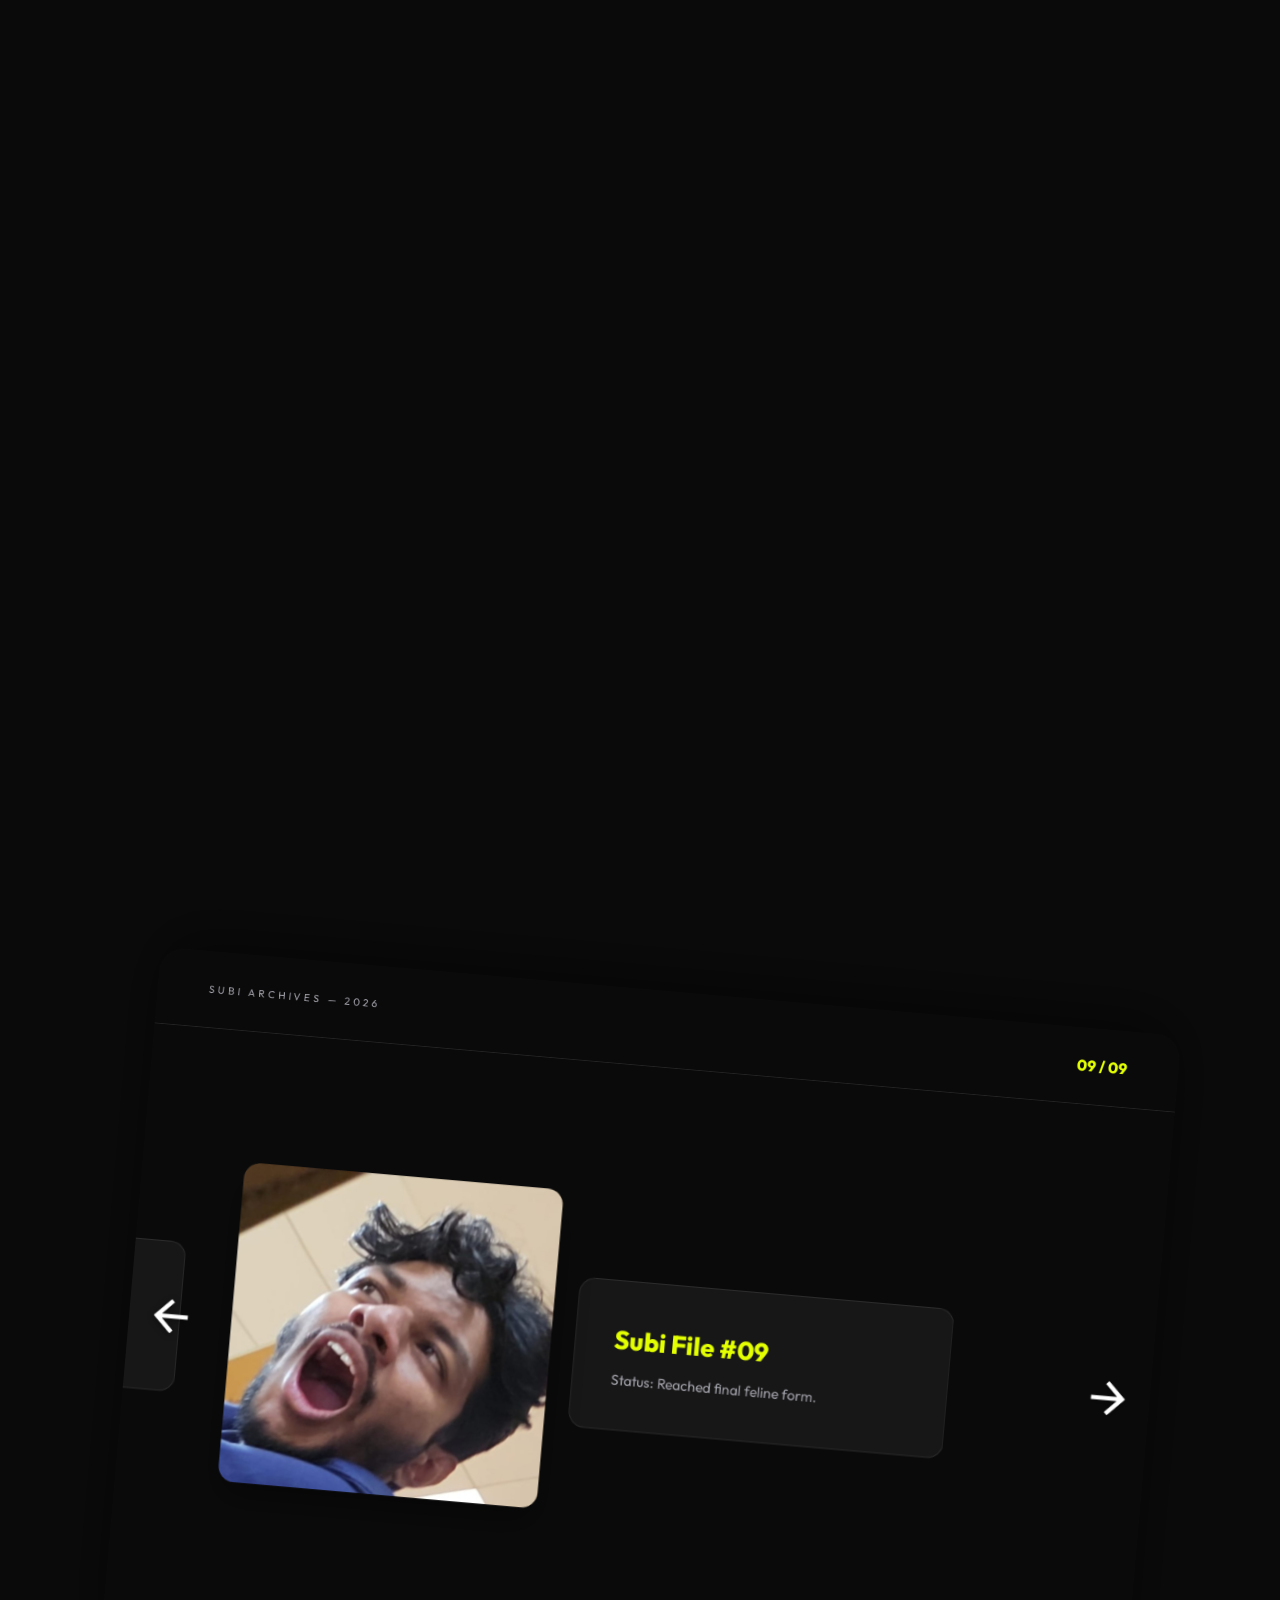
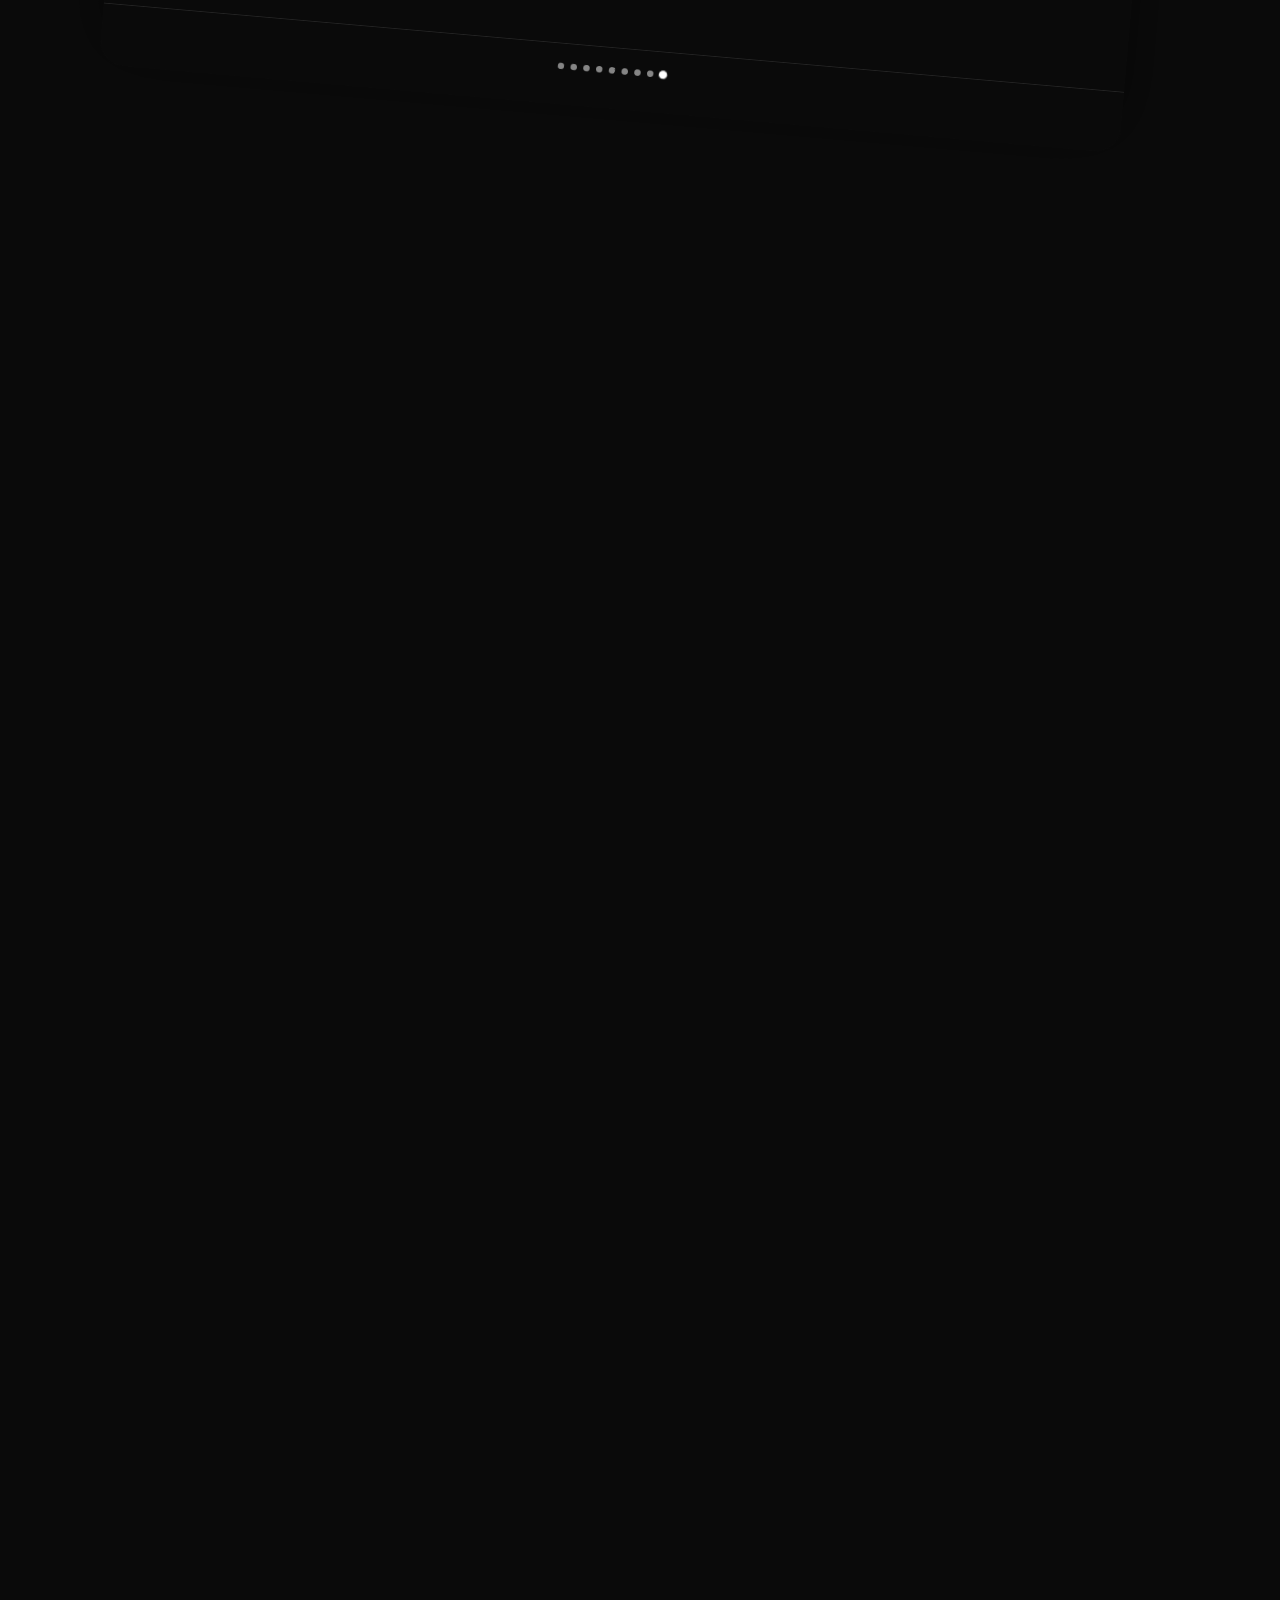
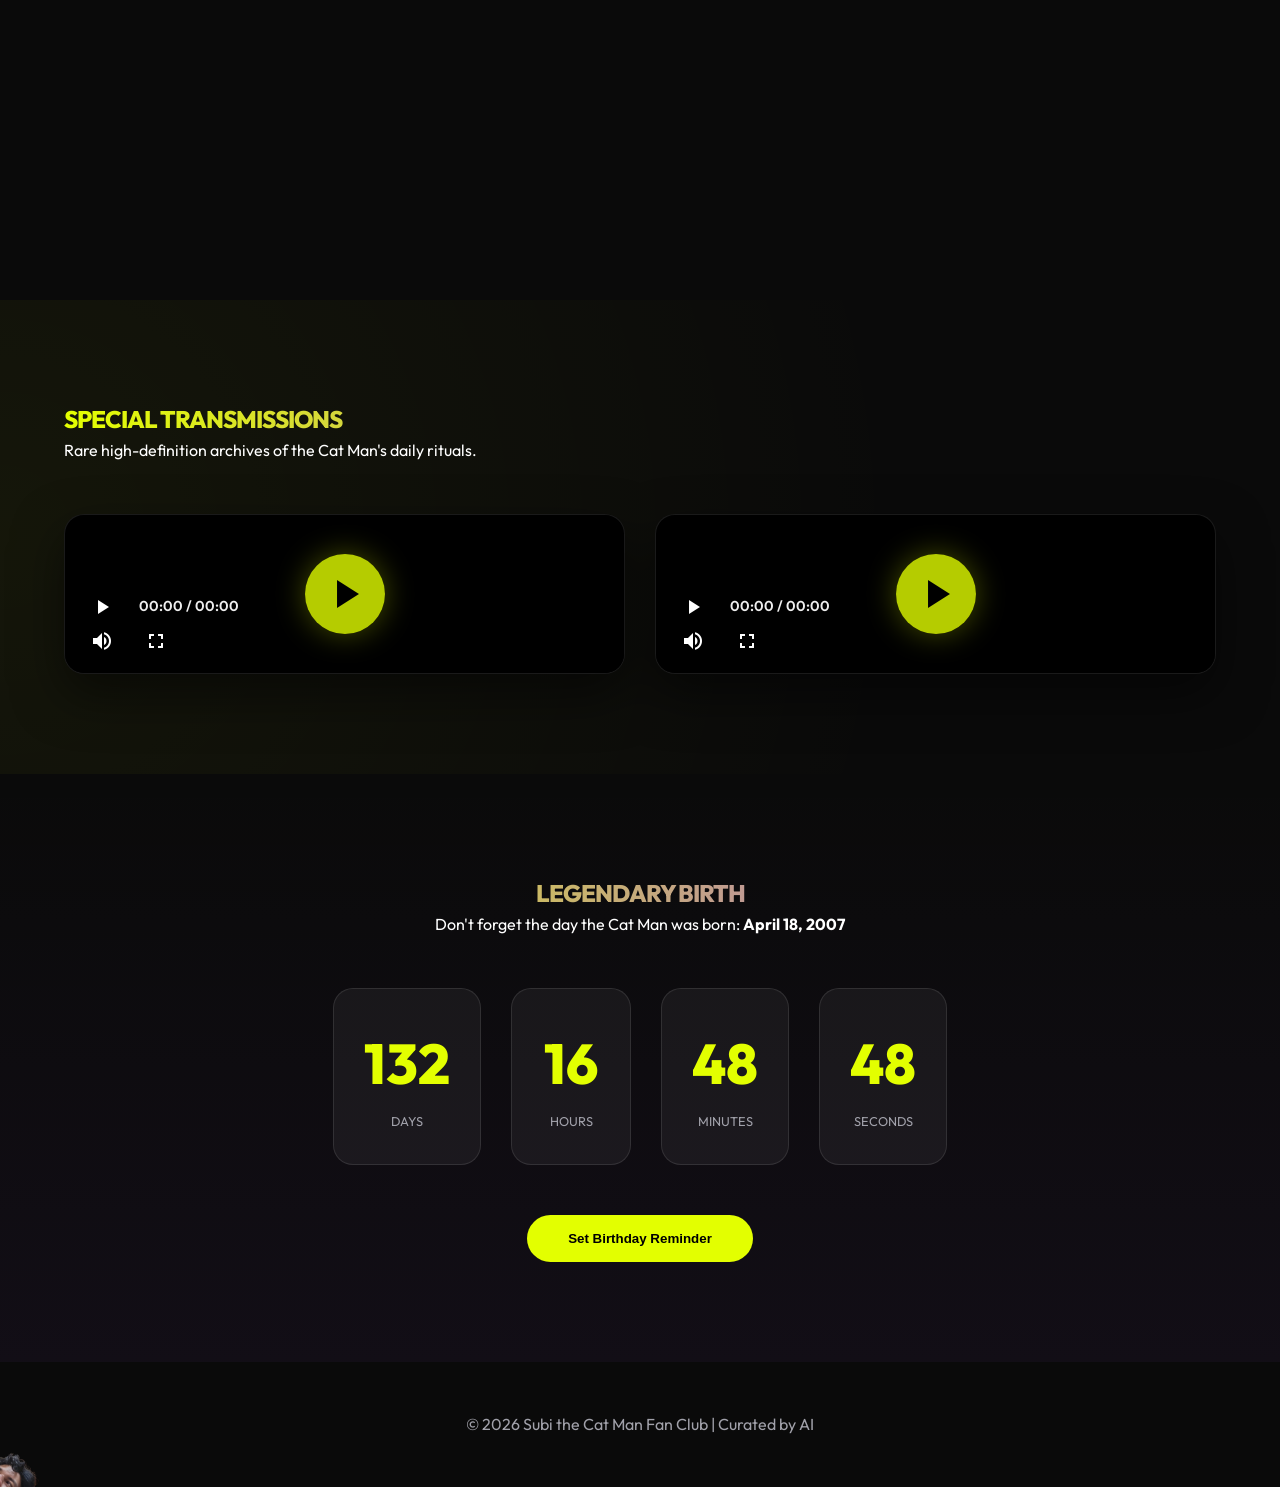
==== index.html @ 6d37b6ac "Initial One" ====
<!DOCTYPE html>
<html lang="en">

<head>
    <meta charset="UTF-8">
    <meta name="viewport" content="width=device-width, initial-scale=1.0">
    <title>SUBI | THE CAT MAN</title>
    <meta name="description"
        content="The ultimate roasting site for Subi the Cat Man. Explore the archives and set reminders for the legendary birthday.">
    <link href="https://fonts.googleapis.com/icon?family=Material+Icons" rel="stylesheet">
    <link rel="stylesheet" href="style.css">
</head>

<body>
    <div id="intro-overlay"></div>

    <nav>
        <a href="#" class="logo">CAT MAN</a>
        <div class="nav-links">
            <a href="#home">Home</a>
            <a href="#archives">Archives</a>
            <a href="#special-transmission">Rituals</a>
        </div>
    </nav>

    <section id="home" class="hero">
        <div class="hero-content">
            <h1 class="reveal active">SUBIKSHAN<br><span class="gradient-text">THE CAT MAN</span></h1>
            <p class="reveal active">Empowering the Feline Lair with Pure Chaos. Accelerate your cat-driven intelligence
                with the legendary Subi.</p>
        </div>
        <div class="hero-image-container reveal active">
            <div class="transformation-wrapper">
                <img src="3.jpeg" alt="Subi Base" class="base-img">
                <img src="5.jpeg" alt="Subi Transformed" class="transformed-img">
                <div class="hover-info">Hover for Transformation</div>
            </div>
        </div>
    </section>

    <section id="resources" class="resources-section">
        <div id="hs-trigger">
            <div class="hs-sticky">
                <div class="hs-top">
                    <span class="hs-top-lbl">Subi Archives — 2026</span>
                    <div class="hs-ctr">
                        <span id="cur-idx" class="cur">01</span> / 09
                    </div>
                </div>

                <div class="hs-viewport">
                    
                    <div class="hs-row gallery-hidden">
                        <!-- Image Cards -->
                        <div class="ind-card">
                            <div class="tc-avatar" onclick="openLightbox('1.jpeg')"><img src="1.jpeg" alt="Subi 1" onclick="openLightbox(this.getAttribute('src')); event.stopPropagation();"></div>
                            <div class="tc-card" onclick="roastMe(this)">
                                <div class="tc-name">Subi File #01</div>
                                <div class="tc-desc">Status: Extremely Feline. Click for AI Analysis.</div>
                                <div class="roast-overlay"><p class="roast-text"></p></div>
                            </div>
                        </div>
                        <div class="ind-card">
                            <div class="tc-avatar" onclick="openLightbox('2.jpeg')"><img src="2.jpeg" alt="Subi 2" onclick="openLightbox(this.getAttribute('src')); event.stopPropagation();"></div>
                            <div class="tc-card" onclick="roastMe(this)">
                                <div class="tc-name">Subi File #02</div>
                                <div class="tc-desc">Status: Assessing high ground potential.</div>
                                <div class="roast-overlay"><p class="roast-text"></p></div>
                            </div>
                        </div>
                        <div class="ind-card">
                            <div class="tc-avatar" onclick="openLightbox('3.jpeg')"><img src="3.jpeg" alt="Subi 3" onclick="openLightbox(this.getAttribute('src')); event.stopPropagation();"></div>
                            <div class="tc-card" onclick="roastMe(this)">
                                <div class="tc-name">Subi File #03</div>
                                <div class="tc-desc">Status: Mastery of the side-eye.</div>
                                <div class="roast-overlay"><p class="roast-text"></p></div>
                            </div>
                        </div>
                        <div class="ind-card">
                            <div class="tc-avatar" onclick="openLightbox('4.jpeg')"><img src="4.jpeg" alt="Subi 4" onclick="openLightbox(this.getAttribute('src')); event.stopPropagation();"></div>
                            <div class="tc-card" onclick="roastMe(this)">
                                <div class="tc-name">Subi File #04</div>
                                <div class="tc-desc">Status: Nap mode engaged.</div>
                                <div class="roast-overlay"><p class="roast-text"></p></div>
                            </div>
                        </div>
                        <div class="ind-card">
                            <div class="tc-avatar" onclick="openLightbox('5.jpeg')"><img src="5.jpeg" alt="Subi 5" onclick="openLightbox(this.getAttribute('src')); event.stopPropagation();"></div>
                            <div class="tc-card" onclick="roastMe(this)">
                                <div class="tc-name">Subi File #05</div>
                                <div class="tc-desc">Status: Analyzing catnip availability.</div>
                                <div class="roast-overlay"><p class="roast-text"></p></div>
                            </div>
                        </div>
                        <div class="ind-card">
                            <div class="tc-avatar" onclick="openLightbox('6.jpeg')"><img src="6.jpeg" alt="Subi 6" onclick="openLightbox(this.getAttribute('src')); event.stopPropagation();"></div>
                            <div class="tc-card" onclick="roastMe(this)">
                                <div class="tc-name">Subi File #06</div>
                                <div class="tc-desc">Status: Infiltrating the kitchen.</div>
                                <div class="roast-overlay"><p class="roast-text"></p></div>
                            </div>
                        </div>
                        <div class="ind-card">
                            <div class="tc-avatar" onclick="openLightbox('7.jpeg')"><img src="7.jpeg" alt="Subi 7" onclick="openLightbox(this.getAttribute('src')); event.stopPropagation();"></div>
                            <div class="tc-card" onclick="roastMe(this)">
                                <div class="tc-name">Subi File #07</div>
                                <div class="tc-desc">Status: Supreme commander of the sofa.</div>
                                <div class="roast-overlay"><p class="roast-text"></p></div>
                            </div>
                        </div>
                        <div class="ind-card">
                            <div class="tc-avatar" onclick="openLightbox('8.jpeg')"><img src="8.jpeg" alt="Subi 8" onclick="openLightbox(this.getAttribute('src')); event.stopPropagation();"></div>
                            <div class="tc-card" onclick="roastMe(this)">
                                <div class="tc-name">Subi File #08</div>
                                <div class="tc-desc">Status: Calculating jump trajectory.</div>
                                <div class="roast-overlay"><p class="roast-text"></p></div>
                            </div>
                        </div>
                        <div class="ind-card">
                            <div class="tc-avatar" onclick="openLightbox('9.jpeg')"><img src="9.jpeg" alt="Subi 9" onclick="openLightbox(this.getAttribute('src')); event.stopPropagation();"></div>
                            <div class="tc-card" onclick="roastMe(this)">
                                <div class="tc-name">Subi File #09</div>
                                <div class="tc-desc">Status: Reached final feline form.</div>
                                <div class="roast-overlay"><p class="roast-text"></p></div>
                            </div>
                        </div>
                    </div>

                    <div class="scroll-arrows">
                        <div class="arrow left-arrow"><i class="material-icons">arrow_back</i></div>
                        <div class="arrow right-arrow"><i class="material-icons">arrow_forward</i></div>
                    </div>
                </div>

                <div class="hs-bottom">
                    <div class="pagination-dots" id="gallery-dots">
                        <!-- Dots will be generated via JS -->
                    </div>
                </div>
            </div>
        </div>
    </section>

    <section id="special-transmission" class="special-section">
        <div class="reveal">
            <h2 class="gradient-text">Special Transmissions</h2>
            <p>Rare high-definition archives of the Cat Man's daily rituals.</p>
        </div>
        
        <div class="dual-video-container">
            <!-- Player 1 -->
            <div class="custom-player reveal">
                <div class="video-wrapper">
                    <video class="main-video" src="video1.mp4" playsinline preload="auto"></video>
                    <div class="video-click-capture"></div>
                    <button class="play-centered"><i class="material-icons">play_arrow</i></button>
                    <div class="player-controls">
                        <div class="progress-area">
                            <div class="progress-bar"><span></span></div>
                        </div>
                        <ul class="controls-list">
                            <li class="left-controls">
                                <button class="play-pause"><i class="material-icons">play_arrow</i></button>
                                <div class="timer">
                                    <span class="current">00:00</span> / <span class="duration">00:00</span>
                                </div>
                            </li>
                            <li class="right-controls">
                                <button class="volume"><i class="material-icons">volume_up</i></button>
                                <button class="fullscreen"><i class="material-icons">fullscreen</i></button>
                            </li>
                        </ul>
                    </div>
                </div>
            </div>

            <!-- Player 2 -->
            <div class="custom-player reveal">
                <div class="video-wrapper">
                    <video class="main-video" src="video2.mp4" playsinline preload="auto"></video>
                    <div class="video-click-capture"></div>
                    <button class="play-centered"><i class="material-icons">play_arrow</i></button>
                    <div class="player-controls">
                        <div class="progress-area">
                            <div class="progress-bar"><span></span></div>
                        </div>
                        <ul class="controls-list">
                            <li class="left-controls">
                                <button class="play-pause"><i class="material-icons">play_arrow</i></button>
                                <div class="timer">
                                    <span class="current">00:00</span> / <span class="duration">00:00</span>
                                </div>
                            </li>
                            <li class="right-controls">
                                <button class="volume"><i class="material-icons">volume_up</i></button>
                                <button class="fullscreen"><i class="material-icons">fullscreen</i></button>
                            </li>
                        </ul>
                    </div>
                </div>
            </div>
        </div>
    </section>

    <section id="birthday" class="birthday-section">
        <div class="reveal">
            <h2 class="gradient-text">Legendary Birth</h2>
            <p>Don't forget the day the Cat Man was born: <strong>April 18, 2007</strong></p>
        </div>

        <div class="countdown-container reveal">
            <div class="countdown-item">
                <span id="days">00</span>
                <label>Days</label>
            </div>
            <div class="countdown-item">
                <span id="hours">00</span>
                <label>Hours</label>
            </div>
            <div class="countdown-item">
                <span id="minutes">00</span>
                <label>Minutes</label>
            </div>
            <div class="countdown-item">
                <span id="seconds">00</span>
                <label>Seconds</label>
            </div>
        </div>

        <button class="btn btn-primary reveal" onclick="setReminder()">Set Birthday Reminder</button>
    </section>

    <footer style="padding: 50px; text-align: center; color: var(--text-secondary);">
        <p>&copy; 2026 Subi the Cat Man Fan Club | Curated by AI</p>
    </footer>

    <!-- Lightbox Modal -->
    <div id="lightbox" class="lightbox">
        <span class="close-lightbox"><i class="material-icons">close</i></span>
        <div class="lightbox-content">
            <img id="lightbox-img" src="" alt="Expanded View">
            <div class="lightbox-controls">
                <a id="download-link" href="" download target="_blank" class="btn btn-primary">
                    <i class="material-icons">download</i> Download Archive
                </a>
            </div>
        </div>
    </div>

    <div id="custom-cursor"></div>
    <script src="script.js"></script>
</body>

</html>
---- style.css ----
@import url('https://fonts.googleapis.com/css2?family=Outfit:wght@300;400;600;800&display=swap');

:root {
    --bg-color: #0a0a0a;
    --accent-yellow: #e3ff00;
    --accent-purple: #a855f7;
    --text-primary: #ffffff;
    --text-secondary: #a1a1aa;
    --glass-bg: rgba(255, 255, 255, 0.05);
    --glass-border: rgba(255, 255, 255, 0.1);
    --transition: all 0.4s cubic-bezier(0.23, 1, 0.32, 1);
}

* {
    margin: 0;
    padding: 0;
    box-sizing: border-box;
}

#custom-cursor {
    position: fixed;
    width: 80px;
    height: 80px;
    background-image: url('9-removebg-preview.png');
    background-size: contain;
    background-repeat: no-repeat;
    pointer-events: none !important;
    user-select: none !important;
    -webkit-user-drag: none !important;
    z-index: 999999; /* Higher than lightbox to be visible */
    transform: translate(-50%, -50%);
    transition: transform 0.1s ease-out;
}

#intro-overlay {
    position: fixed;
    inset: 0;
    z-index: 10000;
    background: var(--bg-color);
    pointer-events: none !important;
    overflow: hidden;
    transition: opacity 1s ease-in-out;
}

.falling-cat {
    position: absolute;
    width: 150px;
    height: 150px;
    background-size: contain;
    background-repeat: no-repeat;
    z-index: 10001;
    filter: drop-shadow(0 0 20px rgba(168, 85, 247, 0.5));
}

@keyframes fall {
    0% {
        transform: translateY(-200px) rotate(0deg) scale(0.5);
        opacity: 0;
    }
    10% {
        opacity: 1;
    }
    90% {
        opacity: 1;
    }
    100% {
        transform: translateY(110vh) rotate(360deg) scale(1.2);
        opacity: 0;
    }
}

body {
    font-family: 'Outfit', sans-serif;
    background-color: var(--bg-color);
    color: var(--text-primary);
    overflow-x: hidden;
    scroll-behavior: smooth;
    line-height: 1.6;
    cursor: none; /* Hide default cursor here */
}

/* Custom Scrollbar */
::-webkit-scrollbar {
    width: 8px;
}

::-webkit-scrollbar-track {
    background: var(--bg-color);
}

::-webkit-scrollbar-thumb {
    background: var(--accent-purple);
    border-radius: 10px;
}

/* Typography Helpers */
h1, h2, h3 {
    font-weight: 800;
    text-transform: uppercase;
    letter-spacing: -1px;
}

.gradient-text {
    background: linear-gradient(90deg, var(--accent-yellow), var(--accent-purple));
    -webkit-background-clip: text;
    -webkit-text-fill-color: transparent;
}

/* Hero Section */
.hero {
    display: grid;
    grid-template-columns: 1.2fr 1fr;
    align-items: center;
    gap: 80px;
    text-align: left;
    background: radial-gradient(circle at 70%, rgba(168, 85, 247, 0.15) 0%, transparent 70%);
    height: 100vh;
    position: sticky;
    top: 0;
    z-index: 1;
    transform-origin: center center;
    will-change: transform, opacity;
    padding: 0 10%; /* Increased padding for better centering */
}

/* Navigation */
nav {
    position: fixed;
    top: 20px;
    left: 50%;
    transform: translateX(-50%);
    width: 90%;
    max-width: 600px;
    padding: 15px 30px;
    background: var(--glass-bg);
    backdrop-filter: blur(15px);
    border: 1px solid var(--glass-border);
    border-radius: 50px;
    display: flex;
    justify-content: space-between;
    align-items: center;
    z-index: 1000;
    box-shadow: 0 10px 30px rgba(0,0,0,0.5);
}

nav .logo {
    font-weight: 800;
    font-size: 1.2rem;
    color: var(--accent-yellow);
    text-decoration: none;
}

nav .nav-links {
    display: flex;
    gap: 30px;
}

nav .nav-links a {
    color: var(--text-secondary);
    text-decoration: none;
    font-weight: 600;
    font-size: 0.9rem;
    transition: var(--transition);
}

nav .nav-links a:hover {
    color: var(--text-primary);
    text-shadow: 0 0 10px var(--accent-purple);
}

/* Hero Section */
.hero {
    display: grid;
    grid-template-columns: 1fr 1fr;
    align-items: center;
    gap: 50px;
    text-align: left;
    background: radial-gradient(circle at 70%, rgba(168, 85, 247, 0.15) 0%, transparent 70%);
}

.hero-content {
    max-width: 600px;
}

.hero h1 {
    font-size: clamp(2.5rem, 6vw, 5rem);
    margin-bottom: 20px;
    line-height: 1;
}

.hero p {
    font-size: 1.1rem;
    color: var(--text-secondary);
    margin-bottom: 40px;
}

.hero-btns {
    display: flex;
    gap: 20px;
}

/* Transformation Image */
.hero-image-container {
    perspective: 1000px;
}

.transformation-wrapper {
    position: relative;
    width: 100%;
    max-width: 500px;
    aspect-ratio: 1/1.2;
    border-radius: 30px;
    overflow: hidden;
    box-shadow: 0 30px 60px rgba(0,0,0,0.5);
    border: 1px solid var(--glass-border);
}

.transformation-wrapper img {
    position: absolute;
    inset: 0;
    width: 100%;
    height: 100%;
    object-fit: cover;
    transition: opacity 0.8s cubic-bezier(0.4, 0, 0.2, 1), transform 0.8s cubic-bezier(0.4, 0, 0.2, 1);
}

.transformed-img {
    opacity: 0;
    transform: scale(1.1) rotate(5deg);
}

.transformation-wrapper:hover .base-img {
    opacity: 0;
    transform: scale(0.9) rotate(-5deg);
}

.transformation-wrapper:hover .transformed-img {
    opacity: 1;
    transform: scale(1) rotate(0deg);
}

.hover-info {
    position: absolute;
    bottom: 30px;
    left: 50%;
    transform: translateX(-50%);
    background: rgba(0,0,0,0.7);
    backdrop-filter: blur(10px);
    padding: 12px 25px;
    border-radius: 50px;
    font-size: 0.85rem;
    font-weight: 700;
    color: var(--accent-yellow);
    z-index: 10;
    pointer-events: none;
    text-transform: uppercase;
    letter-spacing: 2px;
    white-space: nowrap; /* Prevent wrapping */
    border: 1px solid var(--glass-border);
}

.btn {
    padding: 15px 40px;
    border-radius: 50px;
    font-weight: 600;
    text-decoration: none;
    transition: var(--transition);
    border: 1px solid transparent;
    display: inline-block;
    color: var(--text-primary); /* Explicitly set color */
}

.btn-secondary {
    border-color: var(--glass-border);
    background: var(--glass-bg);
}

.btn-secondary:hover {
    background: var(--glass-border);
    border-color: var(--accent-purple);
}

.btn-primary {
    background: var(--accent-yellow);
    color: black;
}

.btn-primary:hover {
    box-shadow: 0 0 30px rgba(227, 255, 0, 0.4);
    transform: translateY(-5px);
}

/* Horizontal Scroll Section (Adapted from Sample) */
#hs-trigger {
    position: relative;
    height: 100%; /* Fills the dynamic height of #resources */
}

.hs-sticky {
    position: sticky;
    top: 0;
    height: 100vh;
    display: flex;
    flex-direction: column;
    overflow: hidden;
    background: var(--bg-color);
    transform-origin: center center;
    will-change: transform, border-radius;
    transform: scale(0.8) rotateZ(5deg);
    border-radius: 30px;
    box-shadow: 0 -20px 80px rgba(0, 0, 0, 0.5);
    z-index: 2;
}

.hs-top {
    flex-shrink: 0;
    padding: 2rem 5vw;
    display: flex;
    align-items: center;
    justify-content: space-between;
    border-bottom: 1px solid var(--glass-border);
}

.hs-top-lbl {
    font-size: 0.8rem;
    letter-spacing: 0.3em;
    text-transform: uppercase;
    color: var(--text-secondary);
}

.hs-ctr {
    font-weight: 800;
    font-size: 1.2rem;
    color: var(--accent-yellow);
}

.hs-viewport {
    flex: 1;
    overflow: hidden;
    display: flex;
    align-items: center;
    position: relative;
}

/* Gallery warning removed to prevent empty scrolling sections */
.hs-row {
    display: flex;
    align-items: center;
    padding: 0 10vw;
    will-change: transform;
    opacity: 1;
    transform: translateY(0);
}

/* .gallery-visible removed */

.scroll-arrows {
    position: absolute;
    top: 50%;
    left: 0;
    right: 0;
    display: flex;
    justify-content: space-between;
    padding: 0 20px;
    transform: translateY(-50%);
    pointer-events: none;
    z-index: 10;
    opacity: 1; /* Always visible */
    transition: var(--transition);
}

.scroll-arrows .arrow {
    pointer-events: auto; /* Enable clicking */
    cursor: pointer;
}

.arrow {
    background: transparent;
    border: none;
    display: flex;
    align-items: center;
    justify-content: center;
    color: #fff;
    filter: drop-shadow(0 2px 4px rgba(0,0,0,0.5));
    transition: transform 0.2s ease;
}

.arrow:hover {
    transform: scale(1.2);
}

.arrow i {
    font-size: 4rem;
    font-weight: 300;
}

.pagination-dots {
    display: flex;
    gap: 8px;
    align-items: center;
    justify-content: center;
    margin-bottom: 20px;
}

.pagination-dots .dot {
    width: 8px;
    height: 8px;
    background: rgba(255, 255, 255, 0.5);
    border-radius: 50%;
    transition: all 0.3s ease;
}

.pagination-dots .dot.active {
    background: #fff;
    transform: scale(1.3);
}

.ind-card {
    flex-shrink: 0;
    width: 80vw;
    max-width: 900px;
    margin-right: 5vw;
    display: flex;
    align-items: center;
    gap: 30px;
    opacity: 0.3;
    transform: scale(0.85);
    transition: all 0.6s ease;
}

.ind-card.active {
    opacity: 1;
    transform: scale(1);
}

.tc-avatar {
    position: relative;
    z-index: 50;
    width: 400px;
    height: 400px;
    border-radius: 20px;
    overflow: hidden;
    flex-shrink: 0;
    box-shadow: 0 20px 40px rgba(0,0,0,0.4);
    cursor: zoom-in !important;
    pointer-events: auto !important;
}

.tc-avatar img {
    width: 100%;
    height: 100%;
    object-fit: cover;
}

.tc-card {
    background: var(--glass-bg);
    border: 1px solid var(--glass-border);
    border-radius: 20px;
    padding: 3rem;
    flex: 1;
    position: relative;
    cursor: pointer;
}

.tc-name {
    font-size: 2rem;
    font-weight: 800;
    color: var(--accent-yellow);
    margin-bottom: 10px;
}

.tc-desc {
    color: var(--text-secondary);
    font-size: 1.1rem;
}

.hs-bottom {
    flex-shrink: 0;
    padding: 1.5rem 5vw;
    display: flex;
    align-items: center;
    justify-content: center;
    gap: 20px;
    border-top: 1px solid var(--glass-border);
}

.hs-hint-line {
    width: 50px;
    height: 1px;
    background: linear-gradient(90deg, transparent, var(--accent-purple), transparent);
}

.hs-hint-txt {
    font-size: 0.7rem;
    letter-spacing: 0.2em;
    text-transform: uppercase;
    color: var(--text-secondary);
}

/* Special Transmission Section */
.special-section {
    padding: 100px 5%;
    background: radial-gradient(circle at left, rgba(227, 255, 0, 0.05) 0%, transparent 70%);
}

.dual-video-container {
    display: grid;
    grid-template-columns: 1fr 1fr;
    gap: 30px;
    max-width: 1200px;
    margin: 50px auto 0;
}

.custom-player {
    position: relative;
    border-radius: 20px;
    overflow: hidden;
    background: #000;
    box-shadow: 0 20px 50px rgba(0,0,0,0.5);
    border: 1px solid var(--glass-border);
    z-index: 100; /* Ensure it's above everything else */
}

.video-wrapper {
    position: relative;
    width: 100%;
    pointer-events: auto !important;
}

.video-click-capture {
    position: absolute;
    top: 0;
    left: 0;
    width: 100%;
    height: calc(100% - 60px); /* Leave room for controls at bottom */
    z-index: 4;
    cursor: pointer;
}

.play-centered {
    position: absolute;
    top: 50%;
    left: 50%;
    transform: translate(-50%, -50%);
    width: 80px;
    height: 80px;
    background: rgba(227, 255, 0, 0.8);
    border: none;
    border-radius: 50%;
    color: #000;
    display: flex;
    align-items: center;
    justify-content: center;
    cursor: pointer;
    z-index: 6;
    transition: var(--transition);
    box-shadow: 0 0 30px rgba(227, 255, 0, 0.3);
}

.play-centered i {
    font-size: 3rem;
}

.play-centered:hover {
    background: var(--accent-yellow);
    transform: translate(-50%, -50%) scale(1.1);
}

.custom-player.playing .play-centered {
    opacity: 0;
    pointer-events: none;
}

.player-controls {
    position: absolute;
    bottom: 0;
    left: 0;
    right: 0;
    background: linear-gradient(transparent, rgba(0,0,0,0.9));
    padding: 15px 20px;
    opacity: 0;
    transition: var(--transition);
    z-index: 5;
    display: flex;
    flex-direction: column;
}

.custom-player:hover .player-controls,
.custom-player.paused .player-controls {
    opacity: 1;
}

.controls-list button {
    background: none;
    border: none;
    color: #fff;
    font-family: 'Material Icons';
    font-size: 1.8rem;
    cursor: pointer !important;
    pointer-events: auto !important;
    padding: 5px;
    transition: var(--transition);
    display: flex;
    align-items: center;
}

.controls-list button:hover {
    color: var(--accent-yellow);
    transform: scale(1.1);
}

.left-controls, .right-controls {
    display: flex;
    align-items: center;
    gap: 20px;
}

.timer {
    font-size: 0.9rem;
    color: #eee;
    font-family: 'Outfit', sans-serif;
    font-weight: 600;
}

/* Birthday Reminder */
.birthday-section {
    padding: 100px 5%;
    text-align: center;
    background: linear-gradient(180deg, transparent, rgba(168, 85, 247, 0.05));
}

.countdown-container {
    display: flex;
    justify-content: center;
    gap: 30px;
    margin: 50px 0;
}

.countdown-item {
    background: var(--glass-bg);
    padding: 30px;
    border-radius: 20px;
    min-width: 120px;
    border: 1px solid var(--glass-border);
}

.countdown-item span {
    display: block;
    font-size: 3.5rem;
    font-weight: 800;
    color: var(--accent-yellow);
}

.countdown-item label {
    font-size: 0.8rem;
    text-transform: uppercase;
    color: var(--text-secondary);
}

/* Animations */
.reveal {
    opacity: 0;
    transform: translateY(30px);
    transition: all 0.8s ease-out;
}

.reveal.active {
    opacity: 1;
    transform: translateY(0);
}

/* Responsive */
@media (max-width: 768px) {
    * {
        cursor: auto !important;
    }
    
    #custom-cursor {
        display: none;
    }

    section {
        padding: 80px 20px;
    }

    #resources {
        /* Keep 1000vh height to preserve scroll-jacking */
    }

    .hs-sticky {
        overflow: hidden;
    }

    .hs-row {
        padding: 0 5vw;
    }

    #gallery-warning {
        padding: 20px;
    }

    nav {
        width: 95%;
        padding: 10px 20px;
        top: 10px;
    }

    .hero {
        grid-template-columns: 1fr;
        text-align: center;
        padding-top: 120px;
        gap: 30px;
    }

    .hero h1 {
        font-size: 2.5rem;
    }

    #gallery-warning h3 {
        font-size: 1.8rem;
    }

    .warning-box {
        padding: 40px 20px;
    }

    .scroll-arrows {
        padding: 0 10px;
    }

    .arrow {
        width: 45px;
        height: 45px;
    }

    .arrow i {
        font-size: 1.8rem;
    }

    .ind-card {
        flex-direction: column;
        width: 85vw;
        gap: 15px;
        align-items: center;
        text-align: center;
        background: rgba(255, 255, 255, 0.02);
        padding: 20px;
        border-radius: 30px;
        border: 1px solid var(--glass-border);
    }

    .tc-avatar {
        width: 100%;
        max-width: 320px;
        height: auto;
        aspect-ratio: 1/1;
        border-radius: 20px;
    }

    .tc-card {
        padding: 1.5rem;
        width: 100%;
        background: none;
        border: none;
    }

    .tc-name {
        font-size: 1.5rem;
    }

    .dual-video-container {
        grid-template-columns: 1fr;
    }

    .countdown-container {
        flex-wrap: wrap;
        gap: 15px;
    }

    .countdown-item {
        min-width: calc(50% - 15px);
        padding: 15px;
    }
}

/* Lightbox Styling */
.lightbox {
    position: fixed;
    inset: 0;
    background: rgba(0,0,0,0.98);
    backdrop-filter: blur(30px);
    z-index: 999999; /* Highest priority */
    display: none; /* Hide entirely from rendering tree when inactive */
    flex-direction: column;
    align-items: center;
    justify-content: center;
    overflow-y: auto;
    padding: 20px;
}

.lightbox.active {
    display: flex;
}

.close-lightbox {
    position: absolute;
    top: 30px;
    right: 30px;
    color: #fff;
    cursor: pointer;
    z-index: 20001;
}

.close-lightbox i {
    font-size: 3rem;
}

.lightbox-content {
    width: 100%;
    max-width: 900px;
    display: flex;
    flex-direction: column;
    gap: 20px;
    align-items: center;
    margin-top: 50px; /* Space for close button */
}

.lightbox-content img {
    max-width: 100%;
    max-height: 60vh; /* Reduced to ensure button fits */
    border-radius: 20px;
    box-shadow: 0 0 50px rgba(0,0,0,0.5);
    object-fit: contain;
}

.lightbox-controls {
    display: flex;
    justify-content: center;
    width: 100%;
    padding-bottom: 20px;
}
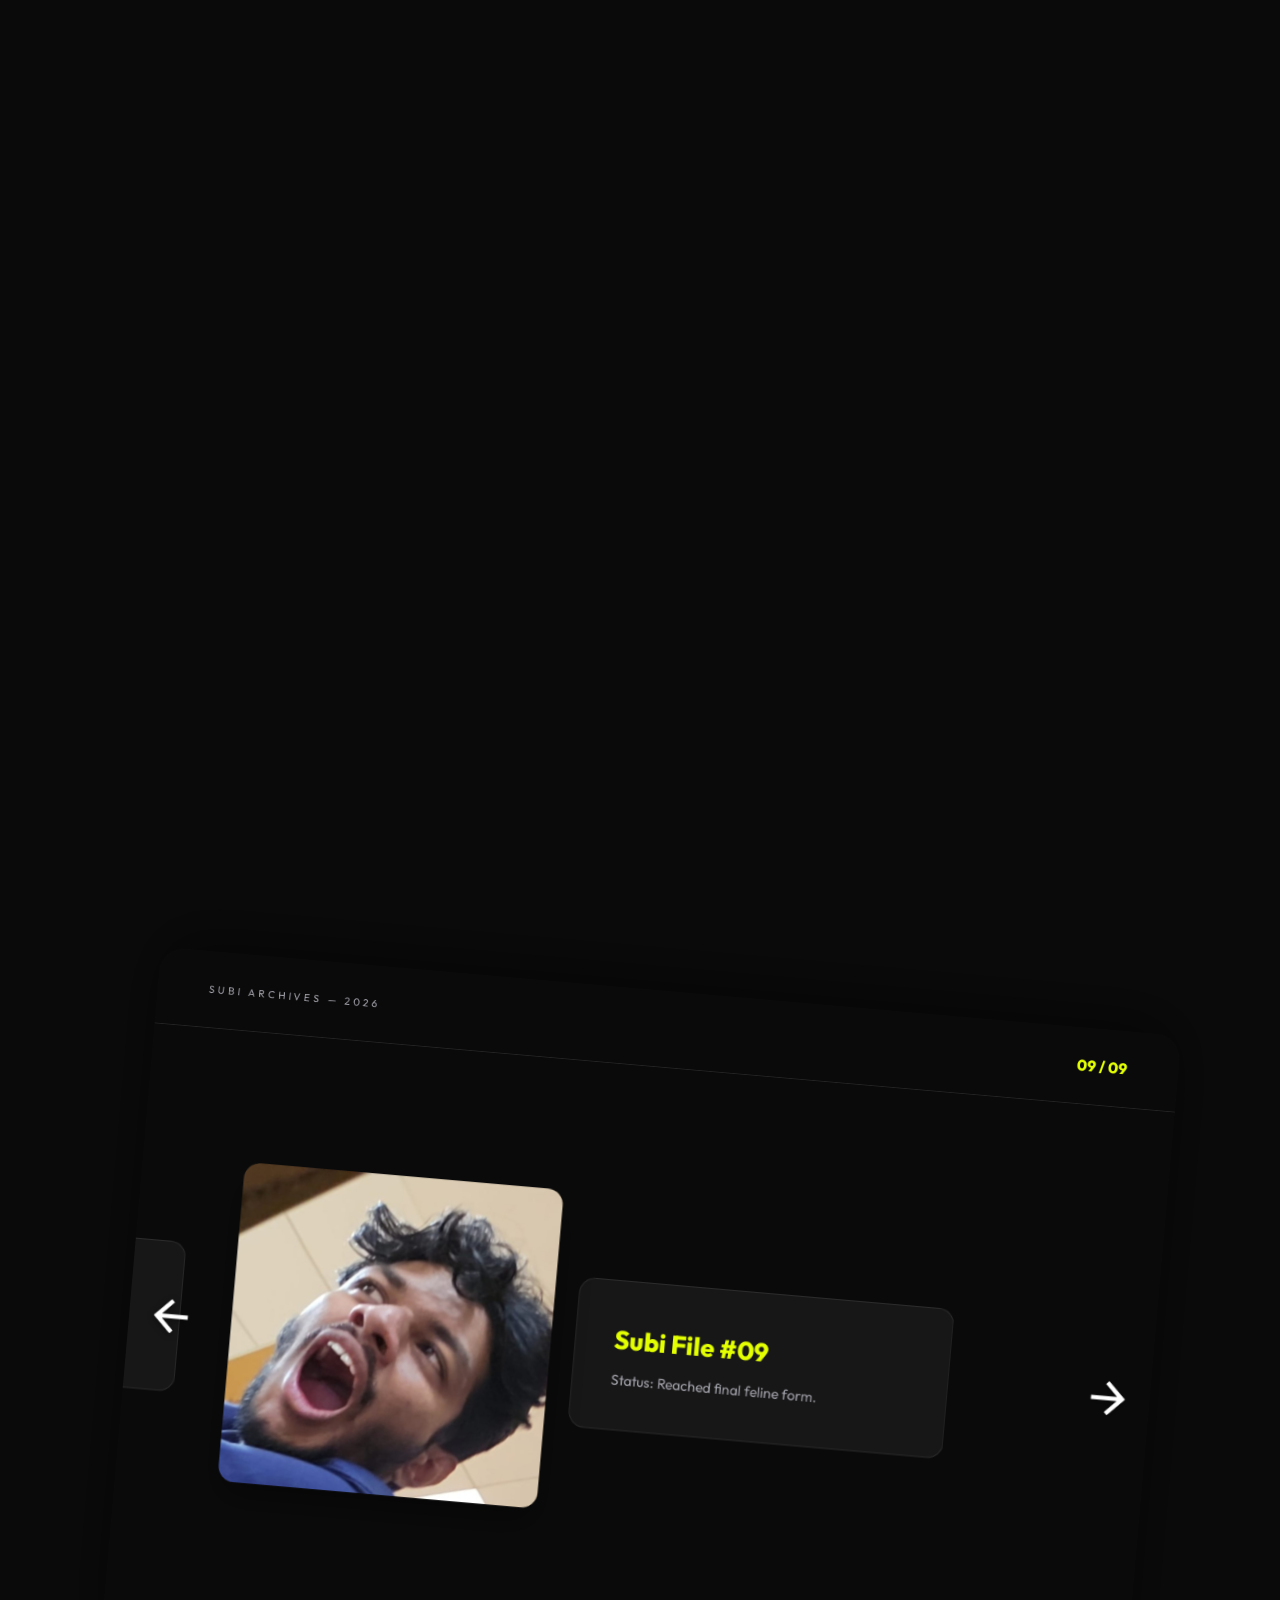
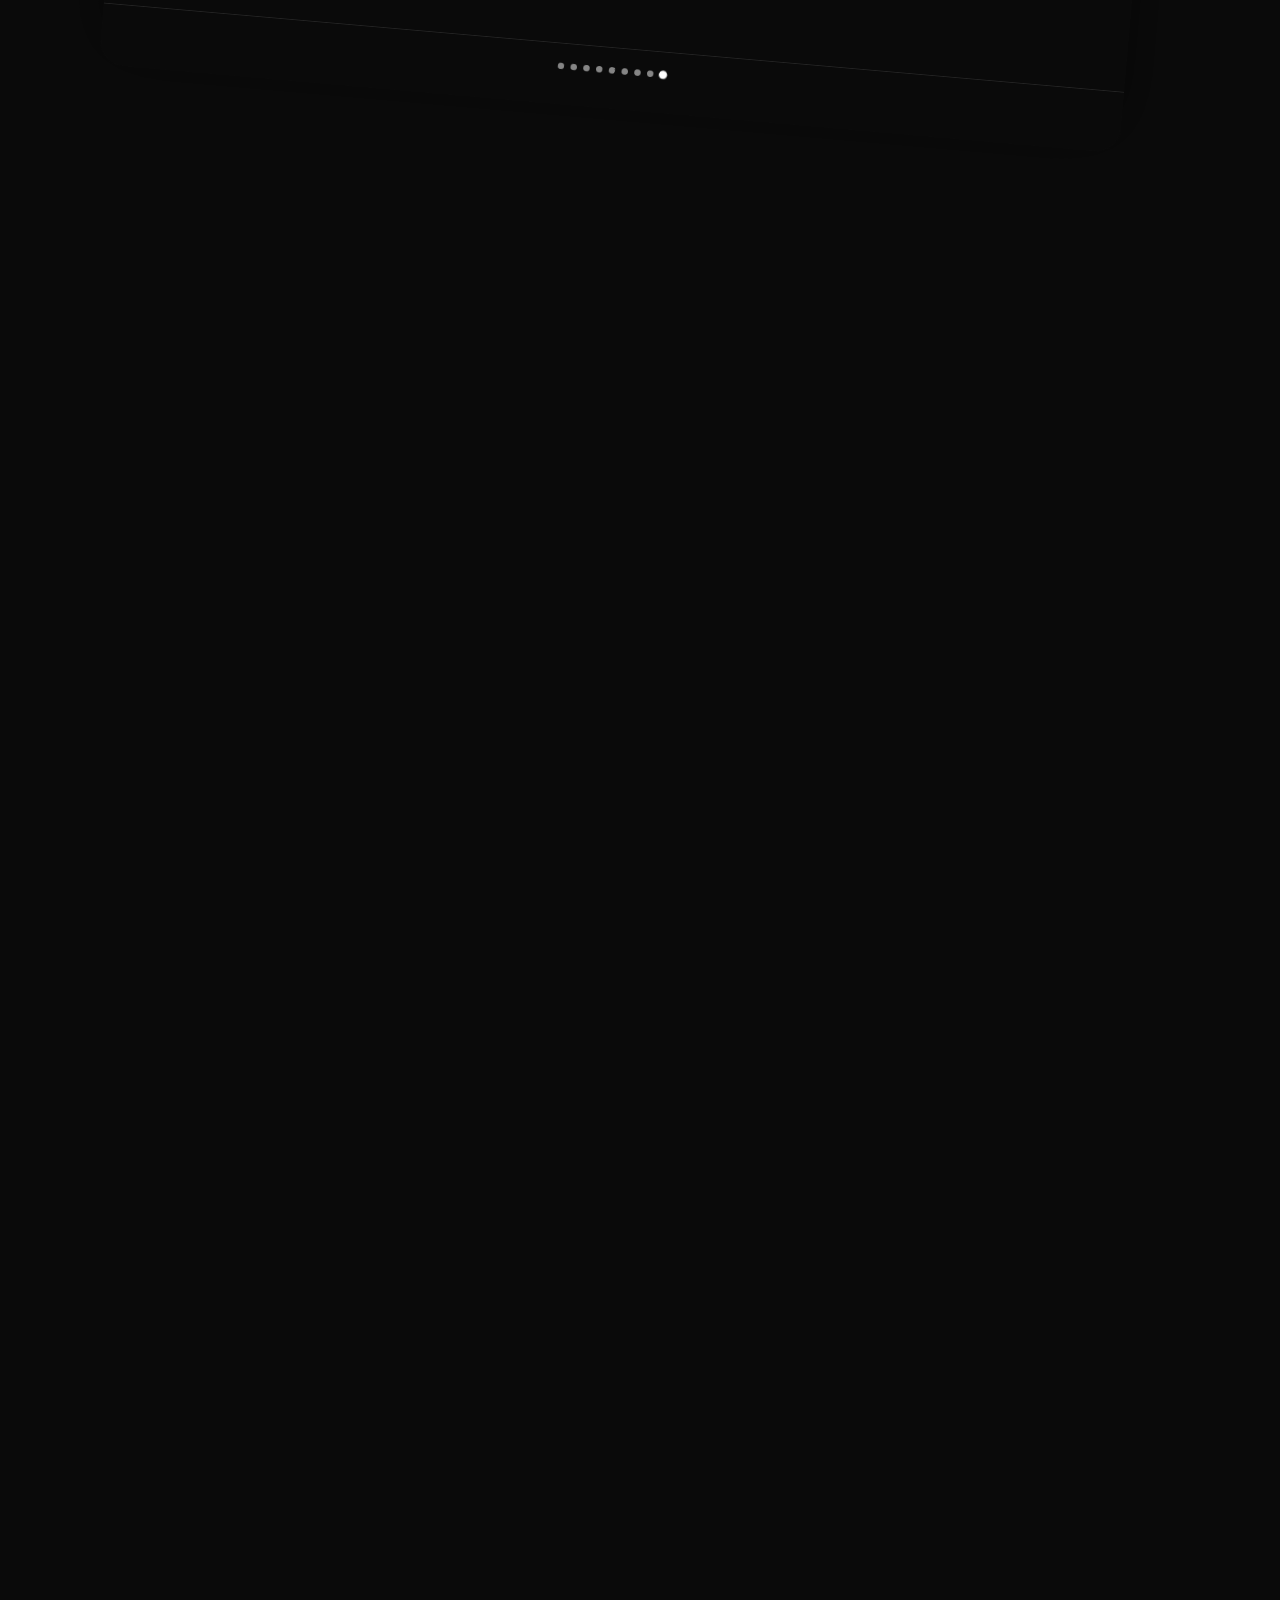
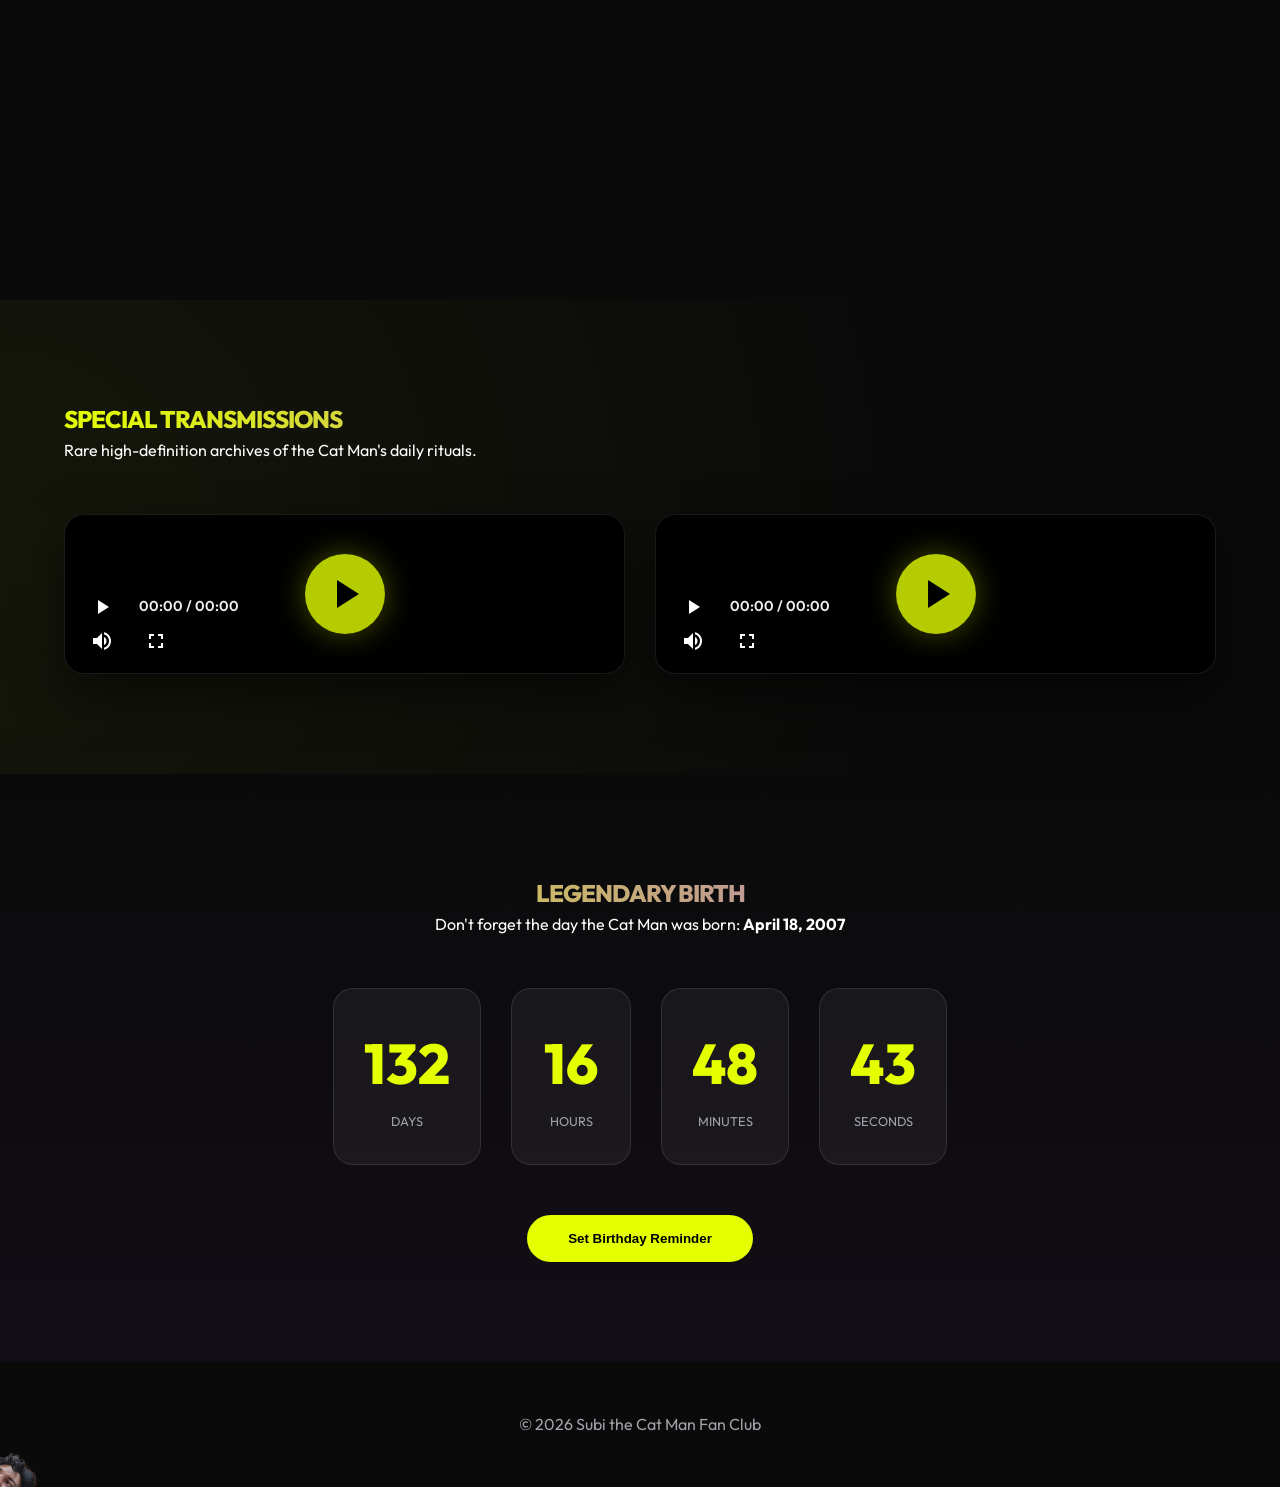
==== commit a4813d31: "Update index.html" ====
--- a/index.html
+++ b/index.html
@@ -231,7 +231,7 @@
     </section>
 
     <footer style="padding: 50px; text-align: center; color: var(--text-secondary);">
-        <p>&copy; 2026 Subi the Cat Man Fan Club | Curated by AI</p>
+        <p>&copy; 2026 Subi the Cat Man Fan Club </p>
     </footer>
 
     <!-- Lightbox Modal -->
@@ -251,4 +251,4 @@
     <script src="script.js"></script>
 </body>
 
-</html>+</html>
